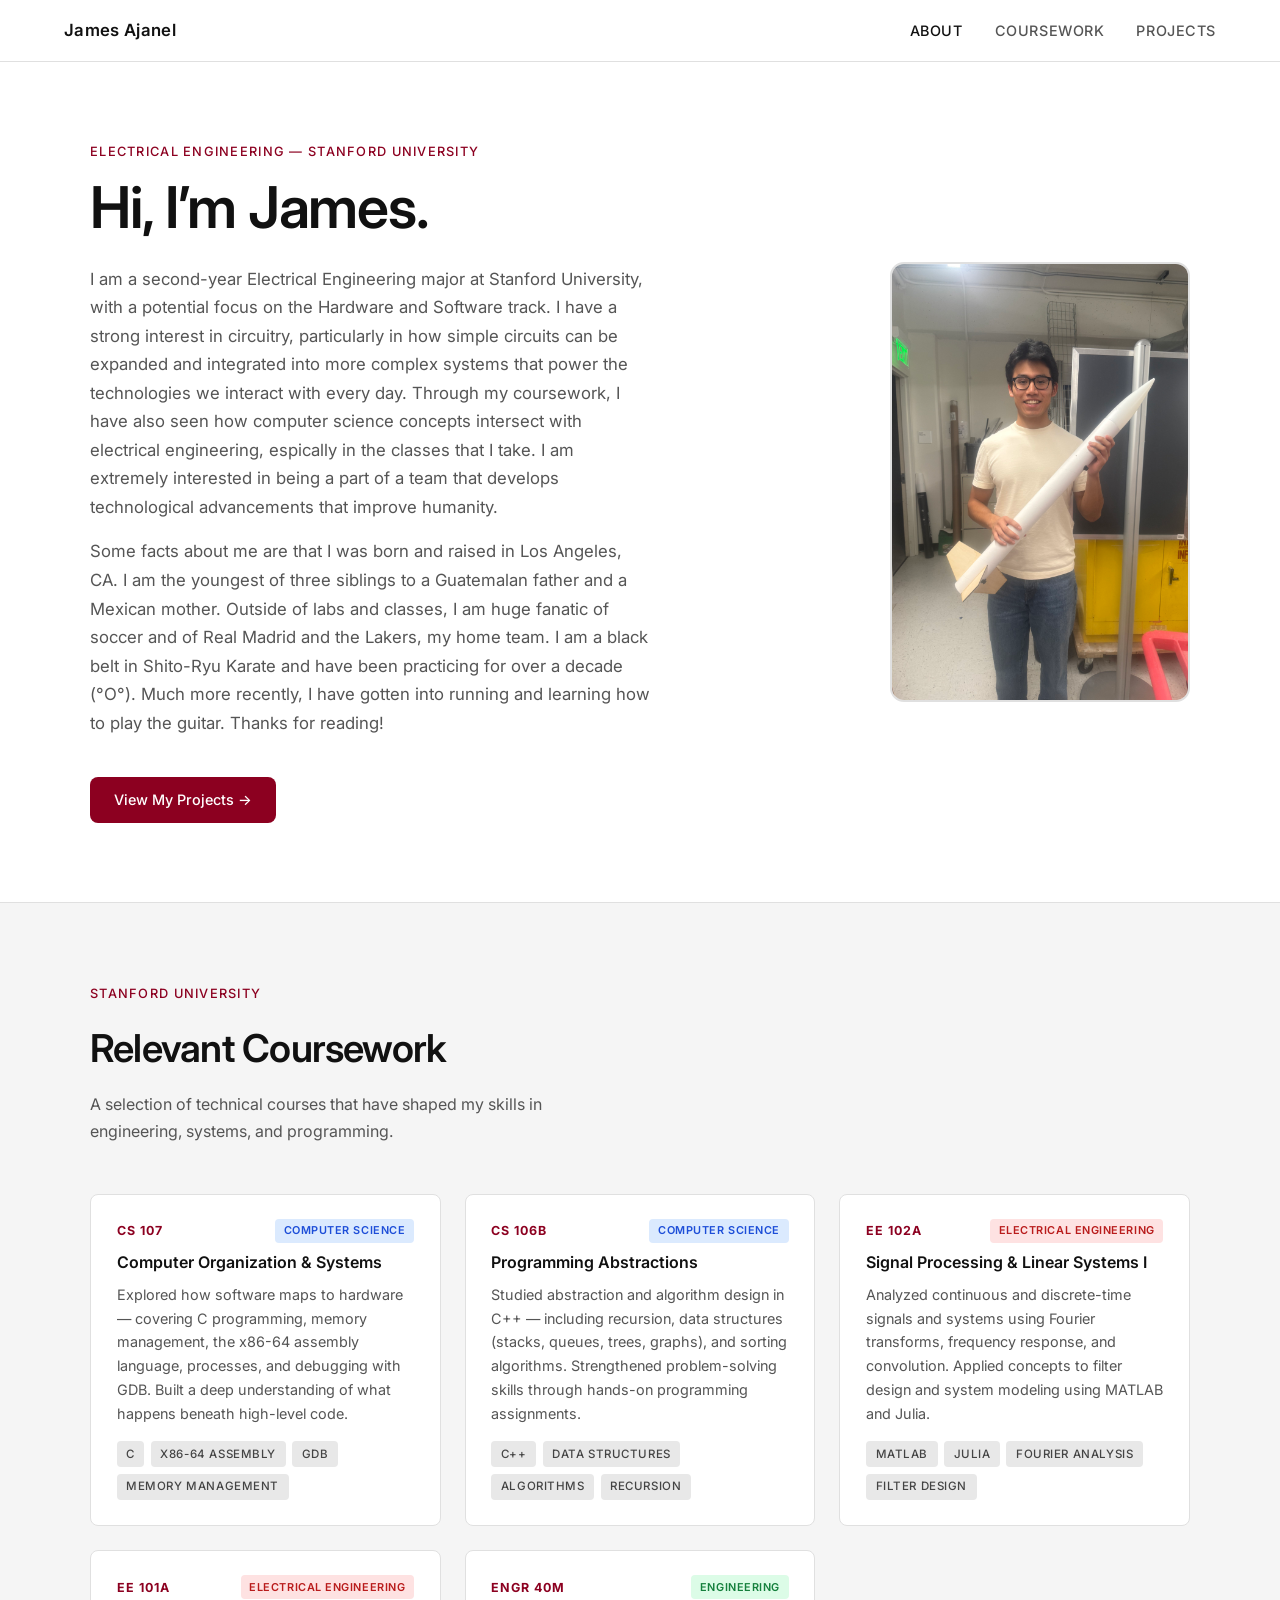
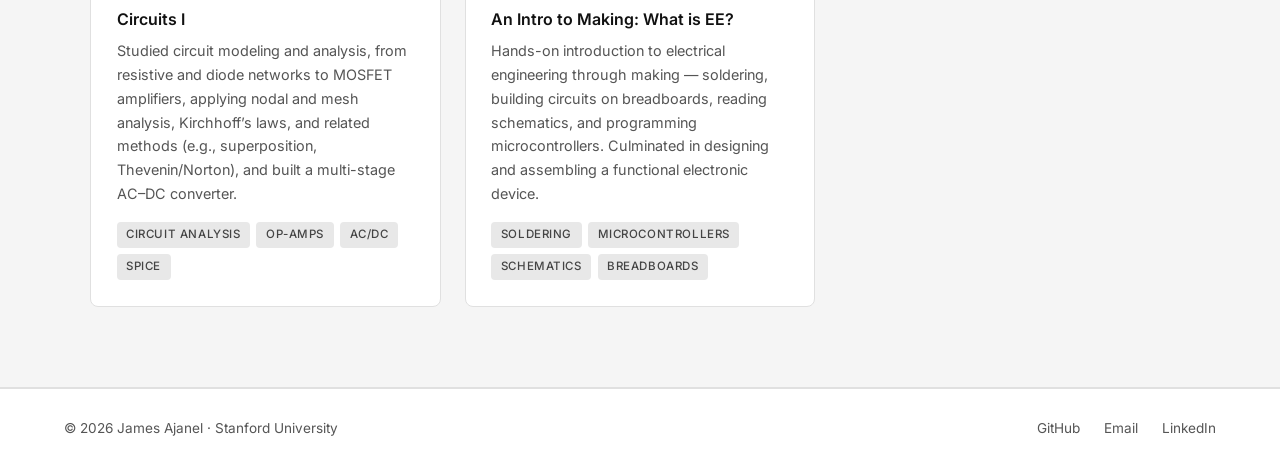
==== index.html @ 525d35bf "Update memory tag to 'Memory Management'" ====
<!DOCTYPE html>
<html lang="en">
<head>
  <meta charset="UTF-8" />
  <meta name="viewport" content="width=device-width, initial-scale=1.0" />
  <title>James Ajanel | EE @ Stanford</title>
  <link rel="stylesheet" href="style.css" />
  <link rel="preconnect" href="https://fonts.googleapis.com" />
  <link href="https://fonts.googleapis.com/css2?family=Inter:wght@300;400;500;600&display=swap" rel="stylesheet" />
</head>
<body>

  <!-- ===== NAV ===== -->
  <nav class="nav">
    <a href="index.html" class="nav-logo">James Ajanel</a>
    <ul class="nav-links">
      <li><a href="index.html" class="active">About</a></li>
      <li><a href="#coursework">Coursework</a></li>
      <li><a href="projects.html">Projects</a></li>
    </ul>
  </nav>

  <!-- ===== HERO ===== -->
  <main class="hero container">

    <div class="hero-text">
      <p class="eyebrow">Electrical Engineering &mdash; Stanford University</p>
      <h1>Hi, I&rsquo;m James.</h1>
      <p class="bio">
        I am a second-year Electrical Engineering major at Stanford University, with a
        potential focus on the Hardware and Software track. I have a strong interest in 
        circuitry, particularly in how simple circuits can be expanded and integrated into 
        more complex systems that power the technologies we interact with every day. Through 
        my coursework, I have also seen how computer science concepts intersect with electrical
        engineering, espically in the classes that I take. I am extremely interested in being a
        part of a team that develops technological advancements that improve humanity. 
      </p>
      <p class="bio">
        Some facts about me are that I was born and raised in Los Angeles, CA. I am the
        youngest of three siblings to a Guatemalan father and a Mexican mother. Outside
        of labs and classes, I am huge fanatic of soccer and of Real Madrid and the Lakers,
        my home team. I am a black belt in Shito-Ryu Karate and have been practicing for over
        a decade (°O°). Much more recently, I have gotten into running and learning how to play
        the guitar. Thanks for reading!
      </p>
      <a href="projects.html" class="btn">View My Projects &rarr;</a>
    </div>

    <div class="hero-photo">
      <img src="assets/james.jpg" alt="James Ajanel" />
    </div>

  </main>

  <!-- ===== COURSEWORK ===== -->
  <section id="coursework" class="coursework-section">
    <div class="container coursework-inner">

      <div class="section-header">
        <p class="eyebrow">Stanford University</p>
        <h2>Relevant Coursework</h2>
        <p class="section-sub">A selection of technical courses that have shaped my skills in engineering, systems, and programming.</p>
      </div>

      <div class="course-grid">

        <!-- ─── CS 107 ─── -->
        <div class="course-card">
          <div class="course-top">
            <span class="course-code">CS 107</span>
            <span class="course-dept cs">Computer Science</span>
          </div>
          <h3 class="course-name">Computer Organization &amp; Systems</h3>
          <p class="course-desc">
            <!-- EDIT THIS DESCRIPTION -->
            Explored how software maps to hardware &mdash; covering C programming, memory management,
            the x86-64 assembly language, processes, and debugging with GDB. Built a deep
            understanding of what happens beneath high-level code.
          </p>
          <div class="course-skills">
            <span class="tag">C</span>
            <span class="tag">x86-64 Assembly</span>
            <span class="tag">GDB</span>
            <span class="tag">Memory Management</span>
          </div>
        </div>

        <!-- ─── CS 106B ─── -->
        <div class="course-card">
          <div class="course-top">
            <span class="course-code">CS 106B</span>
            <span class="course-dept cs">Computer Science</span>
          </div>
          <h3 class="course-name">Programming Abstractions</h3>
          <p class="course-desc">
            <!-- EDIT THIS DESCRIPTION -->
            Studied abstraction and algorithm design in C++ &mdash; including recursion, data structures
            (stacks, queues, trees, graphs), and sorting algorithms. Strengthened problem-solving
            skills through hands-on programming assignments.
          </p>
          <div class="course-skills">
            <span class="tag">C++</span>
            <span class="tag">Data Structures</span>
            <span class="tag">Algorithms</span>
            <span class="tag">Recursion</span>
          </div>
        </div>

        <!-- ─── EE 102A ─── -->
        <div class="course-card">
          <div class="course-top">
            <span class="course-code">EE 102A</span>
            <span class="course-dept ee">Electrical Engineering</span>
          </div>
          <h3 class="course-name">Signal Processing &amp; Linear Systems I</h3>
          <p class="course-desc">
            <!-- EDIT THIS DESCRIPTION -->
            Analyzed continuous and discrete-time signals and systems using Fourier transforms,
            frequency response, and convolution. Applied concepts to filter design and
            system modeling using MATLAB and Julia.
          </p>
          <div class="course-skills">
            <span class="tag">MATLAB</span>
            <span class="tag">Julia</span>
            <span class="tag">Fourier Analysis</span>
            <span class="tag">Filter Design</span>
          </div>
        </div>

        <!-- ─── EE 101A ─── -->
        <div class="course-card">
          <div class="course-top">
            <span class="course-code">EE 101A</span>
            <span class="course-dept ee">Electrical Engineering</span>
          </div>
          <h3 class="course-name">Circuits I</h3>
          <p class="course-desc">
            <!-- EDIT THIS DESCRIPTION -->
            Studied circuit modeling and analysis, from resistive and diode networks to 
            MOSFET amplifiers, applying nodal and mesh analysis, Kirchhoff’s laws, and
            related methods (e.g., superposition, Thevenin/Norton), and built a 
            multi-stage AC–DC converter.
          </p>
          <div class="course-skills">
            <span class="tag">Circuit Analysis</span>
            <span class="tag">Op-Amps</span>
            <span class="tag">AC/DC</span>
            <span class="tag">SPICE</span>
          </div>
        </div>

        <!-- ─── ENGR 40M ─── -->
        <div class="course-card">
          <div class="course-top">
            <span class="course-code">ENGR 40M</span>
            <span class="course-dept engr">Engineering</span>
          </div>
          <h3 class="course-name">An Intro to Making: What is EE?</h3>
          <p class="course-desc">
            <!-- EDIT THIS DESCRIPTION -->
            Hands-on introduction to electrical engineering through making &mdash; soldering, building
            circuits on breadboards, reading schematics, and programming microcontrollers.
            Culminated in designing and assembling a functional electronic device.
          </p>
          <div class="course-skills">
            <span class="tag">Soldering</span>
            <span class="tag">Microcontrollers</span>
            <span class="tag">Schematics</span>
            <span class="tag">Breadboards</span>
          </div>
        </div>

        <!-- ─── ADD MORE COURSES BELOW ─── -->

      </div>
    </div>
  </section>

  <!-- ===== FOOTER ===== -->
  <footer class="footer">
    <p>&copy; 2026 James Ajanel &middot; Stanford University</p>
    <div class="footer-links">
      <a href="https://github.com/James2035-bill" target="_blank" rel="noopener">GitHub</a>
      <a href="mailto:jamesajanel7@gmail.com">Email</a>
      <a href="https://www.linkedin.com/in/james-ajanel-748917280" target="_blank" rel="noopener">LinkedIn</a>
    </div>
  </footer>

</body>
</html>
---- style.css ----
/* ============================================================
   GLOBAL RESET & TOKENS
   ============================================================ */
*, *::before, *::after { box-sizing: border-box; margin: 0; padding: 0; }

/* ── DARK MODE (default) ── */
:root {
  --bg:        #0f0f0f;
  --surface:   #1a1a1a;
  --surface2:  #222222;
  --border:    #2a2a2a;
  --text:      #e8e8e8;
  --muted:     #888888;
  --accent:    #c8102e;   /* Stanford cardinal red */
  --accent-hl: #e8263e;
  --nav-bg:    rgba(15,15,15,0.88);
  --tag-bg:    #2a2a2a;
  --tag-text:  #888888;
  --cs-bg:     #1a2a3a;  --cs-text:   #60a5fa;
  --ee-bg:     #2a1a1a;  --ee-text:   #f87171;
  --engr-bg:   #1a2a1a;  --engr-text: #4ade80;
  --radius:    8px;
  --max-w:     1100px;
  --font:      'Inter', system-ui, sans-serif;
}

/* ── LIGHT MODE — activates when OS is set to light ── */
@media (prefers-color-scheme: light) {
  :root {
    --bg:        #ffffff;
    --surface:   #f5f5f5;
    --surface2:  #ebebeb;
    --border:    #e0e0e0;
    --text:      #111111;
    --muted:     #555555;
    --accent:    #8c0020;   /* deeper cardinal for light bg readability */
    --accent-hl: #c8102e;
    --nav-bg:    rgba(255,255,255,0.88);
    --tag-bg:    #e8e8e8;
    --tag-text:  #444444;
    --cs-bg:     #dbeafe;  --cs-text:   #1d4ed8;
    --ee-bg:     #fee2e2;  --ee-text:   #b91c1c;
    --engr-bg:   #dcfce7;  --engr-text: #15803d;
  }
}

html { scroll-behavior: smooth; }

body {
  background: var(--bg);
  color: var(--text);
  font-family: var(--font);
  font-size: 16px;
  line-height: 1.7;
  -webkit-font-smoothing: antialiased;
  transition: background 0.25s, color 0.25s;
}

a { color: var(--accent); text-decoration: none; }
a:hover { color: var(--accent-hl); }

.container {
  width: min(var(--max-w), 94%);
  margin-inline: auto;
  padding-block: 4rem;
}

/* ============================================================
   NAV
   ============================================================ */
.nav {
  position: sticky;
  top: 0;
  z-index: 100;
  display: flex;
  align-items: center;
  justify-content: space-between;
  padding: 1rem 5%;
  background: var(--nav-bg);
  backdrop-filter: blur(10px);
  border-bottom: 1px solid var(--border);
}

.nav-logo {
  font-weight: 600;
  font-size: 1.05rem;
  letter-spacing: 0.02em;
  color: var(--text);
}

.nav-links {
  list-style: none;
  display: flex;
  gap: 2rem;
}

.nav-links a {
  color: var(--muted);
  font-size: 0.9rem;
  font-weight: 500;
  letter-spacing: 0.04em;
  text-transform: uppercase;
  transition: color 0.2s;
}

.nav-links a:hover,
.nav-links a.active {
  color: var(--text);
}

/* ============================================================
   HERO (index.html)
   ============================================================ */
.hero {
  display: grid;
  grid-template-columns: 1fr auto;
  gap: 4rem;
  align-items: center;
  min-height: calc(100vh - 60px);
}

.eyebrow {
  font-size: 0.8rem;
  font-weight: 500;
  letter-spacing: 0.1em;
  text-transform: uppercase;
  color: var(--accent);
  margin-bottom: 0.75rem;
}

.hero-text h1 {
  font-size: clamp(2.4rem, 5vw, 3.6rem);
  font-weight: 600;
  line-height: 1.15;
  margin-bottom: 1.5rem;
  letter-spacing: -0.02em;
}

.bio {
  color: var(--muted);
  max-width: 560px;
  margin-bottom: 1rem;
  font-size: 1.05rem;
}

/* ── Shared button ── */
.btn {
  display: inline-block;
  margin-top: 1.5rem;
  padding: 0.65rem 1.5rem;
  background: var(--accent);
  color: #fff;
  font-weight: 500;
  font-size: 0.9rem;
  border-radius: var(--radius);
  transition: background 0.2s, transform 0.15s;
}
.btn:hover { background: var(--accent-hl); transform: translateY(-1px); color: #fff; }

.btn-sm {
  padding: 0.5rem 1.1rem;
  font-size: 0.85rem;
  margin-top: 1rem;
}

/* ── Hero photo — vertical rectangle ── */
.hero-photo {
  width: 300px;
  height: 440px;
  border-radius: 14px;
  border: 2px solid var(--border);
  overflow: hidden;
  flex-shrink: 0;
}

.hero-photo img {
  width: 100%;
  height: 100%;
  object-fit: cover;
  object-position: center top;
}

.photo-placeholder {
  width: 100%;
  height: 100%;
  display: flex;
  align-items: center;
  justify-content: center;
  background: var(--surface);
  color: var(--muted);
  font-size: 0.85rem;
  text-align: center;
  padding: 1rem;
}

/* ============================================================
   COURSEWORK SECTION
   ============================================================ */
.coursework-section {
  background: var(--surface);
  border-top: 1px solid var(--border);
  border-bottom: 1px solid var(--border);
}

.coursework-inner {
  padding-block: 5rem;
}

.section-header {
  margin-bottom: 3rem;
}

.section-header h2 {
  font-size: clamp(1.8rem, 4vw, 2.4rem);
  font-weight: 600;
  letter-spacing: -0.02em;
  margin-bottom: 0.6rem;
  margin-top: 0.4rem;
}

.section-sub {
  color: var(--muted);
  max-width: 520px;
  font-size: 1rem;
}

/* ── Course grid ── */
.course-grid {
  display: grid;
  grid-template-columns: repeat(auto-fill, minmax(300px, 1fr));
  gap: 1.5rem;
}

.course-card {
  background: var(--bg);
  border: 1px solid var(--border);
  border-radius: var(--radius);
  padding: 1.5rem 1.6rem 1.6rem;
  display: flex;
  flex-direction: column;
  gap: 0.6rem;
  transition: border-color 0.2s, transform 0.2s;
}

.course-card:hover {
  border-color: var(--accent);
  transform: translateY(-2px);
}

.course-top {
  display: flex;
  align-items: center;
  justify-content: space-between;
  gap: 0.5rem;
  flex-wrap: wrap;
}

.course-code {
  font-size: 0.78rem;
  font-weight: 700;
  letter-spacing: 0.08em;
  text-transform: uppercase;
  color: var(--accent);
}

/* Department badge colours */
.course-dept {
  font-size: 0.68rem;
  font-weight: 600;
  letter-spacing: 0.05em;
  text-transform: uppercase;
  padding: 0.18rem 0.55rem;
  border-radius: 4px;
}

.course-dept.cs   { background: var(--cs-bg);   color: var(--cs-text); }
.course-dept.ee   { background: var(--ee-bg);   color: var(--ee-text); }
.course-dept.engr { background: var(--engr-bg); color: var(--engr-text); }

.course-name {
  font-size: 1rem;
  font-weight: 600;
  color: var(--text);
  line-height: 1.3;
}

.course-desc {
  color: var(--muted);
  font-size: 0.9rem;
  line-height: 1.65;
  flex: 1;
}

.course-skills {
  display: flex;
  flex-wrap: wrap;
  gap: 0.4rem;
  margin-top: 0.4rem;
}

/* ============================================================
   PAGE HEADER (projects.html)
   ============================================================ */
.page-header {
  padding-bottom: 0;
}

.page-header h1 {
  font-size: clamp(1.8rem, 4vw, 2.8rem);
  font-weight: 600;
  letter-spacing: -0.02em;
  margin-bottom: 0.6rem;
}

.page-sub {
  color: var(--muted);
  max-width: 560px;
  font-size: 1rem;
}

/* ============================================================
   PROJECT GRID
   ============================================================ */
.projects-grid {
  display: grid;
  grid-template-columns: repeat(auto-fill, minmax(320px, 1fr));
  gap: 1.75rem;
  padding-top: 2.5rem;
}

/* ── Card ── */
.card {
  background: var(--surface);
  border: 1px solid var(--border);
  border-radius: var(--radius);
  overflow: hidden;
  display: flex;
  flex-direction: column;
  transition: border-color 0.2s, transform 0.2s;
}

.card:hover {
  border-color: var(--accent);
  transform: translateY(-3px);
}

.card-img-wrap {
  position: relative;
  width: 100%;
  aspect-ratio: 16/9;
  background: var(--surface2);
  overflow: hidden;
}

.card-img {
  width: 100%;
  height: 100%;
  object-fit: cover;
  display: block;
  opacity: 0.9;
  transition: opacity 0.2s;
}

.card:hover .card-img { opacity: 1; }

.card-tag {
  position: absolute;
  top: 0.75rem;
  left: 0.75rem;
  background: var(--accent);
  color: #fff;
  font-size: 0.7rem;
  font-weight: 600;
  letter-spacing: 0.06em;
  text-transform: uppercase;
  padding: 0.2rem 0.6rem;
  border-radius: 4px;
}

.card-body {
  padding: 1.4rem 1.4rem 1.6rem;
  display: flex;
  flex-direction: column;
  flex: 1;
}

.card-title {
  font-size: 1.15rem;
  font-weight: 600;
  margin-bottom: 0.55rem;
  color: var(--text);
}

.card-desc {
  color: var(--muted);
  font-size: 0.92rem;
  line-height: 1.65;
  flex: 1;
}

.card-meta {
  display: flex;
  flex-wrap: wrap;
  gap: 0.4rem;
  margin-top: 1rem;
}

.tag {
  font-size: 0.72rem;
  font-weight: 500;
  letter-spacing: 0.05em;
  padding: 0.2rem 0.6rem;
  border-radius: 4px;
  background: var(--tag-bg);
  color: var(--tag-text);
  text-transform: uppercase;
}

/* ============================================================
   FOOTER
   ============================================================ */
.footer {
  display: flex;
  align-items: center;
  justify-content: space-between;
  flex-wrap: wrap;
  gap: 0.75rem;
  padding: 1.75rem 5%;
  border-top: 1px solid var(--border);
  color: var(--muted);
  font-size: 0.85rem;
}

.footer-links {
  display: flex;
  gap: 1.5rem;
}

.footer-links a {
  color: var(--muted);
  transition: color 0.2s;
}

.footer-links a:hover { color: var(--text); }

/* ============================================================
   RESPONSIVE
   ============================================================ */
@media (max-width: 700px) {
  .hero {
    grid-template-columns: 1fr;
    text-align: center;
    min-height: auto;
    padding-top: 3rem;
    gap: 2rem;
  }
  .hero-photo {
    width: 180px;
    height: 260px;
    margin-inline: auto;
  }
  .bio { max-width: 100%; }
  .footer { flex-direction: column; text-align: center; }
  .course-grid { grid-template-columns: 1fr; }
}
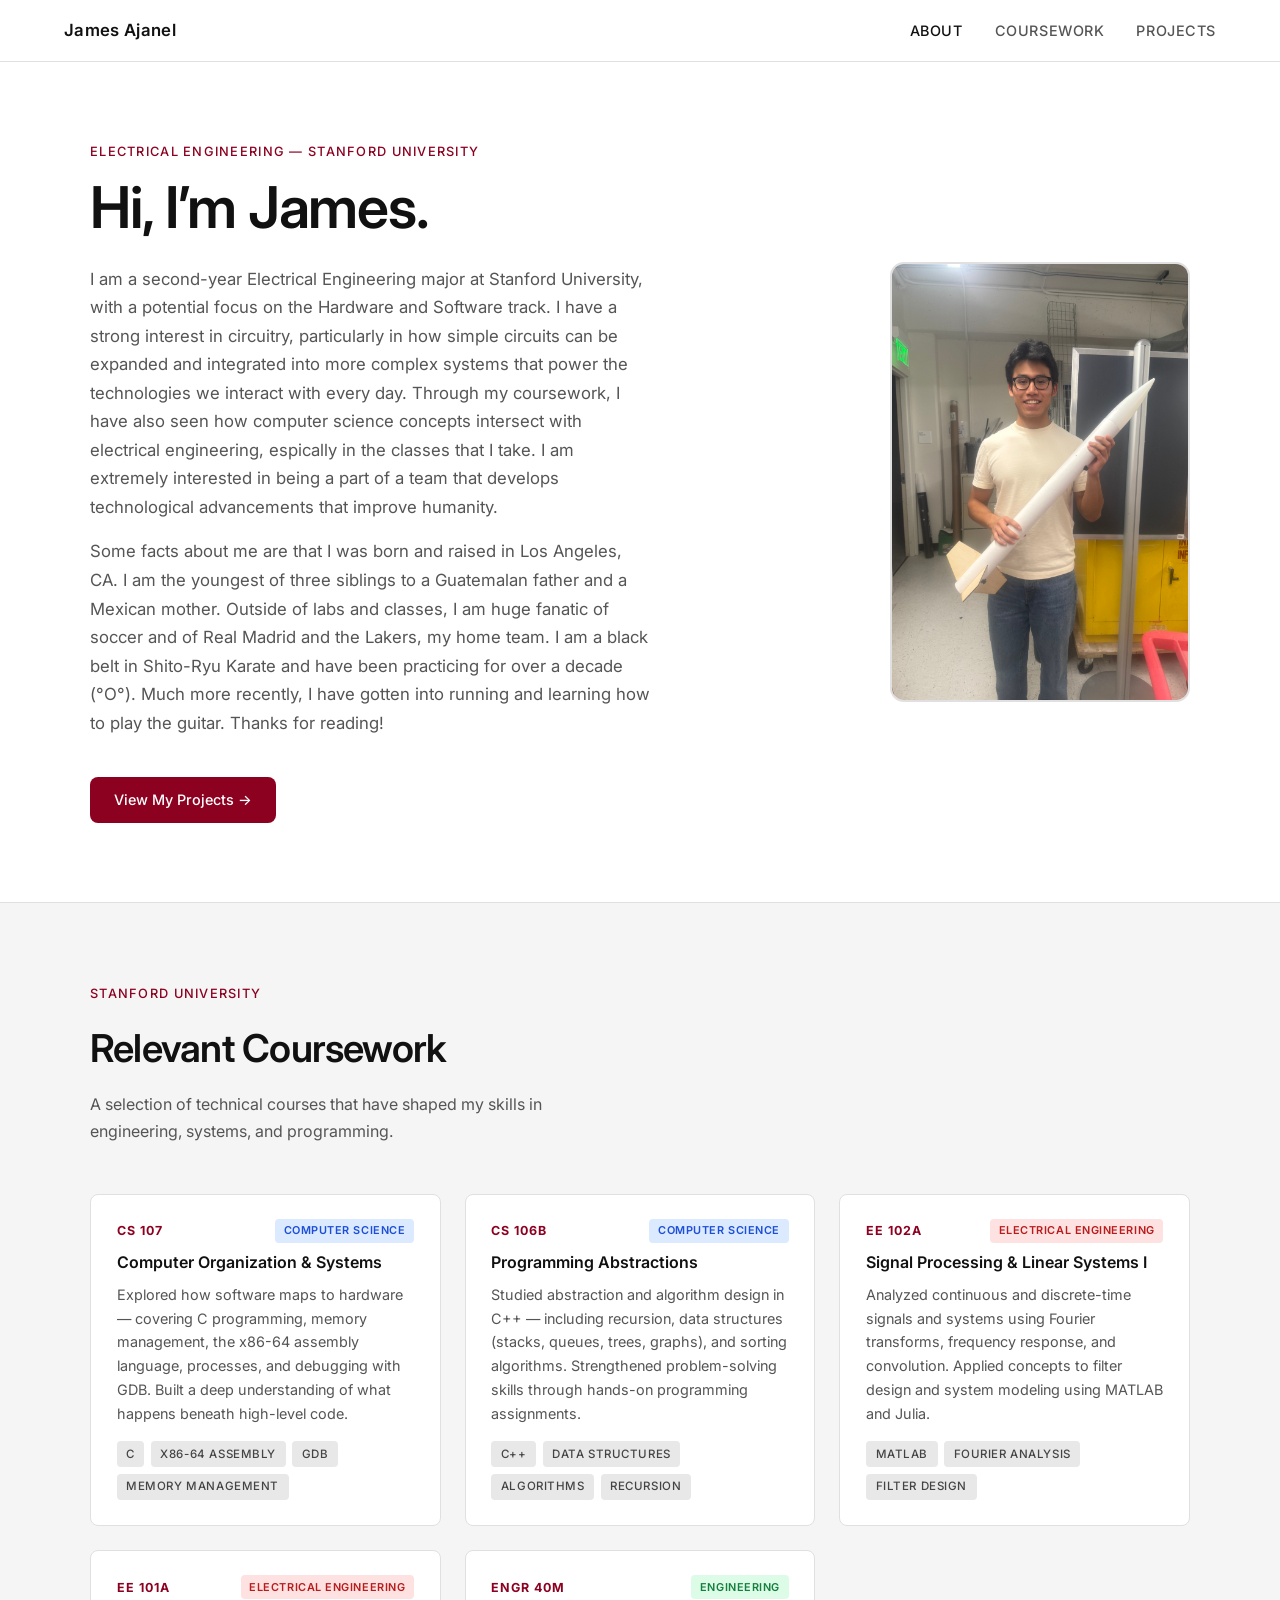
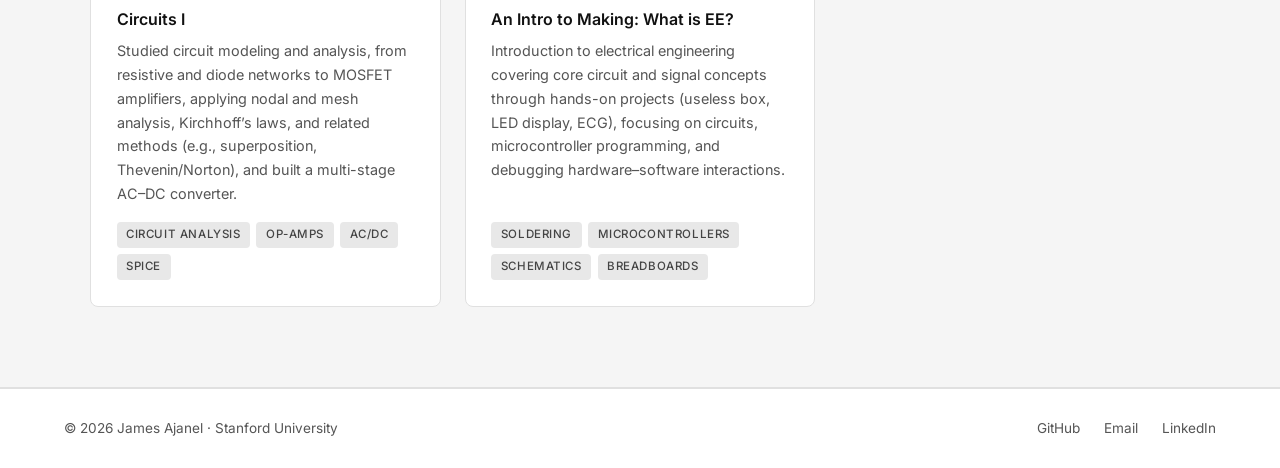
==== commit a22baf54: "Updating ENGR 40M and EE 102A Removed 'Julia' from course skills and updated course description to f" ====
--- a/index.html
+++ b/index.html
@@ -121,7 +121,6 @@
           </p>
           <div class="course-skills">
             <span class="tag">MATLAB</span>
-            <span class="tag">Julia</span>
             <span class="tag">Fourier Analysis</span>
             <span class="tag">Filter Design</span>
           </div>
@@ -158,9 +157,9 @@
           <h3 class="course-name">An Intro to Making: What is EE?</h3>
           <p class="course-desc">
             <!-- EDIT THIS DESCRIPTION -->
-            Hands-on introduction to electrical engineering through making &mdash; soldering, building
-            circuits on breadboards, reading schematics, and programming microcontrollers.
-            Culminated in designing and assembling a functional electronic device.
+           Introduction to electrical engineering covering core circuit and signal concepts
+           through hands-on projects (useless box, LED display, ECG), focusing on circuits,
+           microcontroller programming, and debugging hardware–software interactions.
           </p>
           <div class="course-skills">
             <span class="tag">Soldering</span>
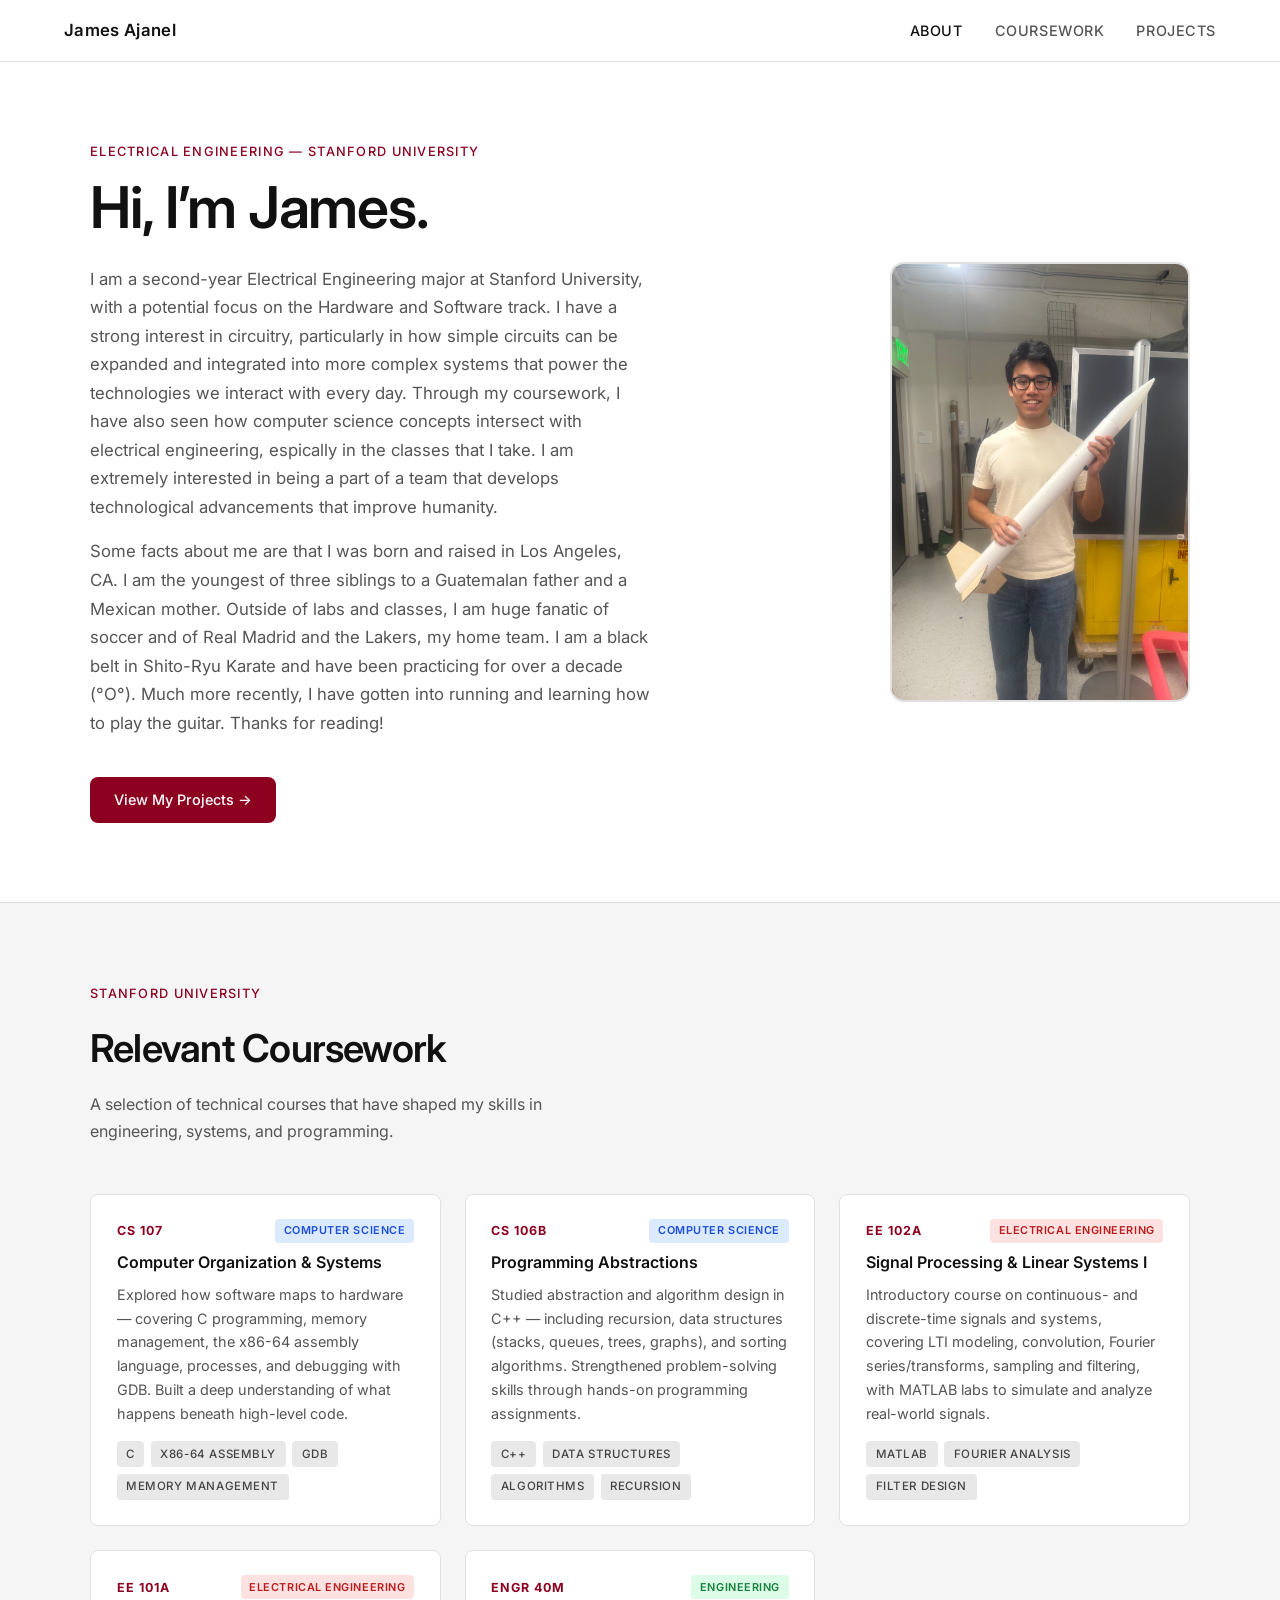
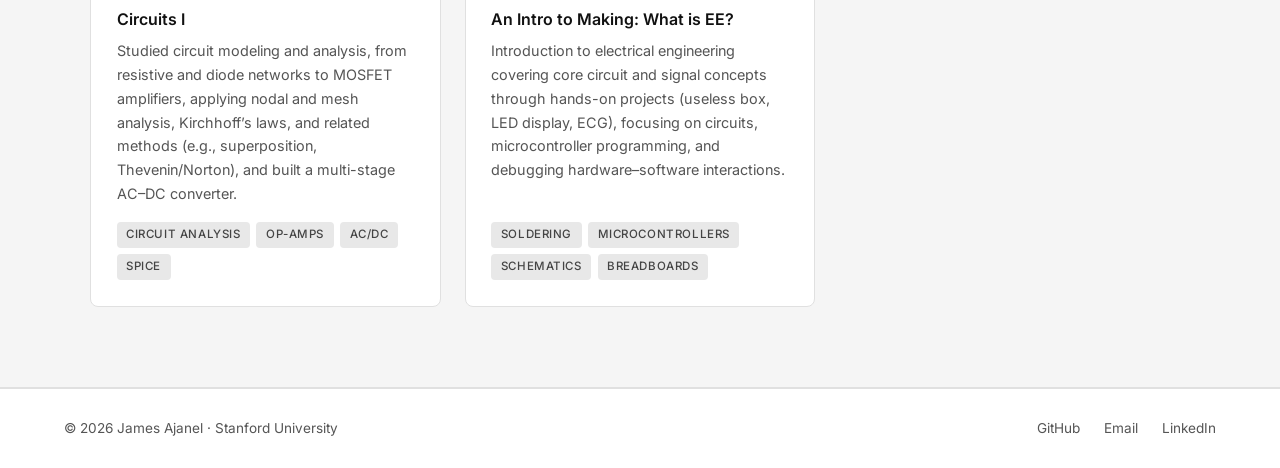
==== commit 1d561891: "Updating EE 102A description Just update the EE 102A description using information from the Stanford" ====
--- a/index.html
+++ b/index.html
@@ -115,9 +115,9 @@
           <h3 class="course-name">Signal Processing &amp; Linear Systems I</h3>
           <p class="course-desc">
             <!-- EDIT THIS DESCRIPTION -->
-            Analyzed continuous and discrete-time signals and systems using Fourier transforms,
-            frequency response, and convolution. Applied concepts to filter design and
-            system modeling using MATLAB and Julia.
+            Introductory course on continuous- and discrete-time signals and systems,
+            covering LTI modeling, convolution, Fourier series/transforms, sampling and
+            filtering, with MATLAB labs to simulate and analyze real-world signals.
           </p>
           <div class="course-skills">
             <span class="tag">MATLAB</span>
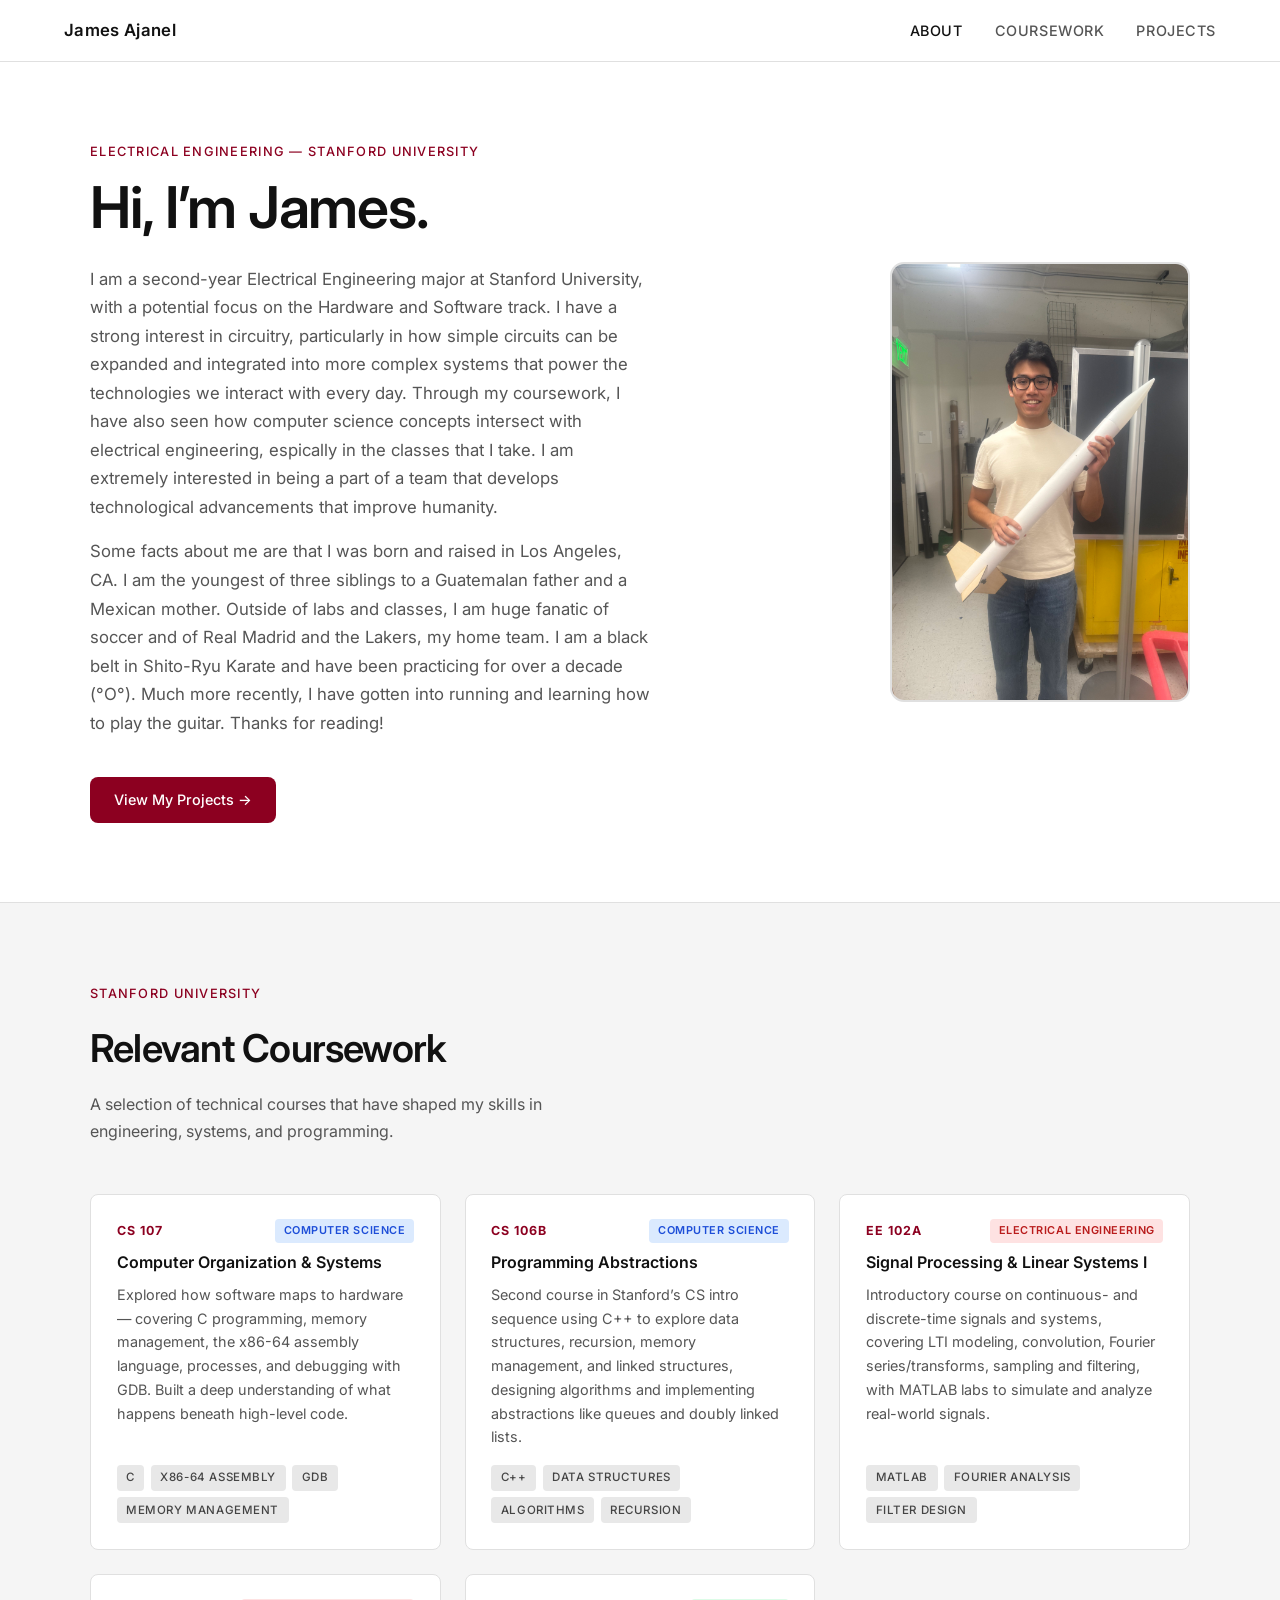
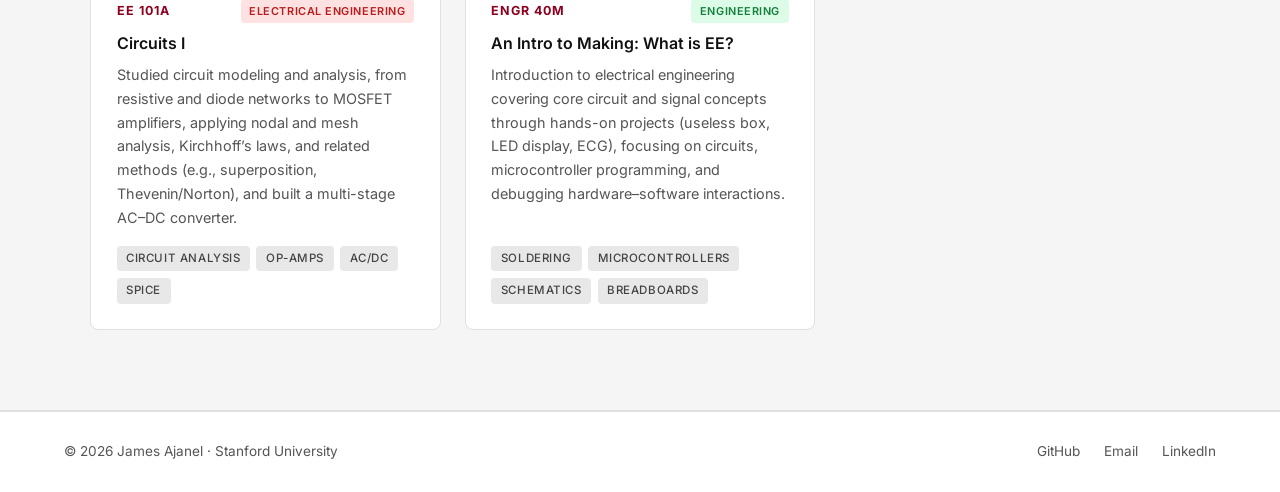
==== commit 17b31a74: "Updating course description of CS106B" ====
--- a/index.html
+++ b/index.html
@@ -94,9 +94,9 @@
           <h3 class="course-name">Programming Abstractions</h3>
           <p class="course-desc">
             <!-- EDIT THIS DESCRIPTION -->
-            Studied abstraction and algorithm design in C++ &mdash; including recursion, data structures
-            (stacks, queues, trees, graphs), and sorting algorithms. Strengthened problem-solving
-            skills through hands-on programming assignments.
+            Second course in Stanford’s CS intro sequence using C++ to explore data
+            structures, recursion, memory management, and linked structures, designing
+            algorithms and implementing abstractions like queues and doubly linked lists.
           </p>
           <div class="course-skills">
             <span class="tag">C++</span>
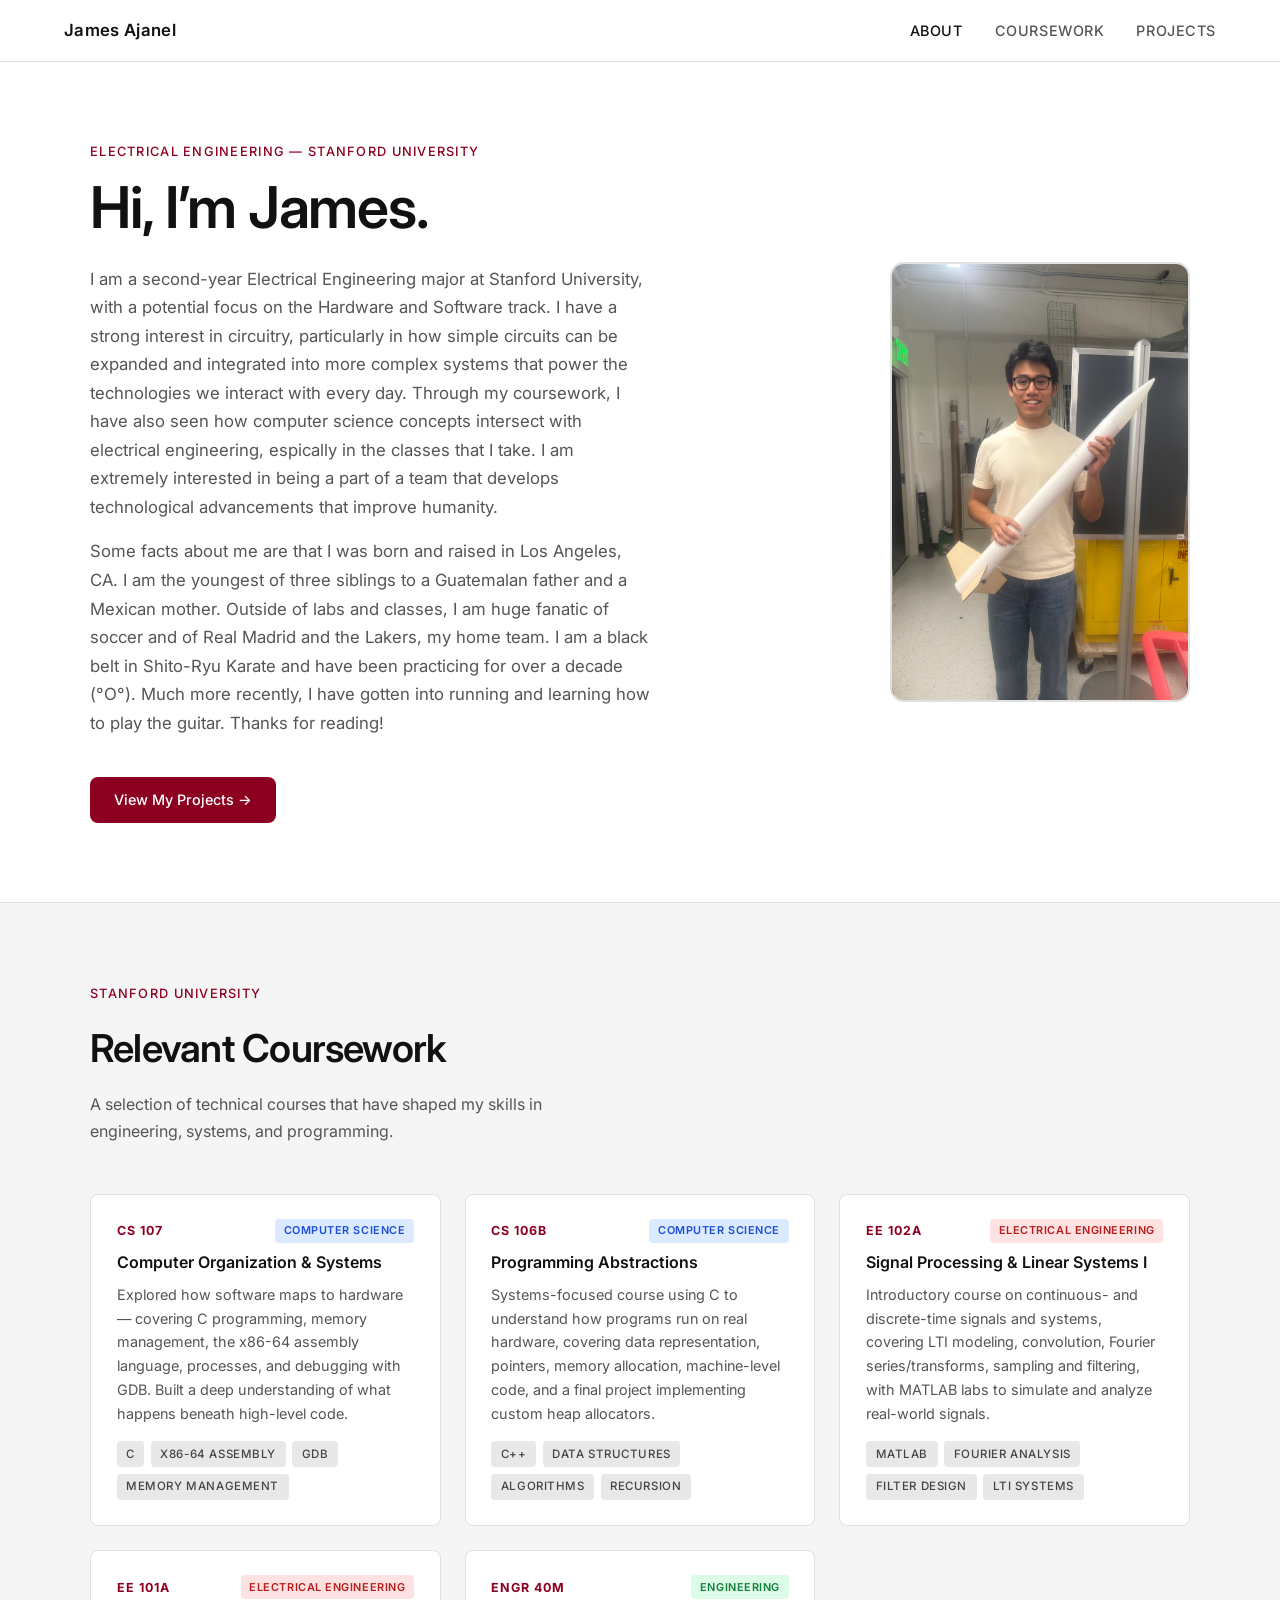
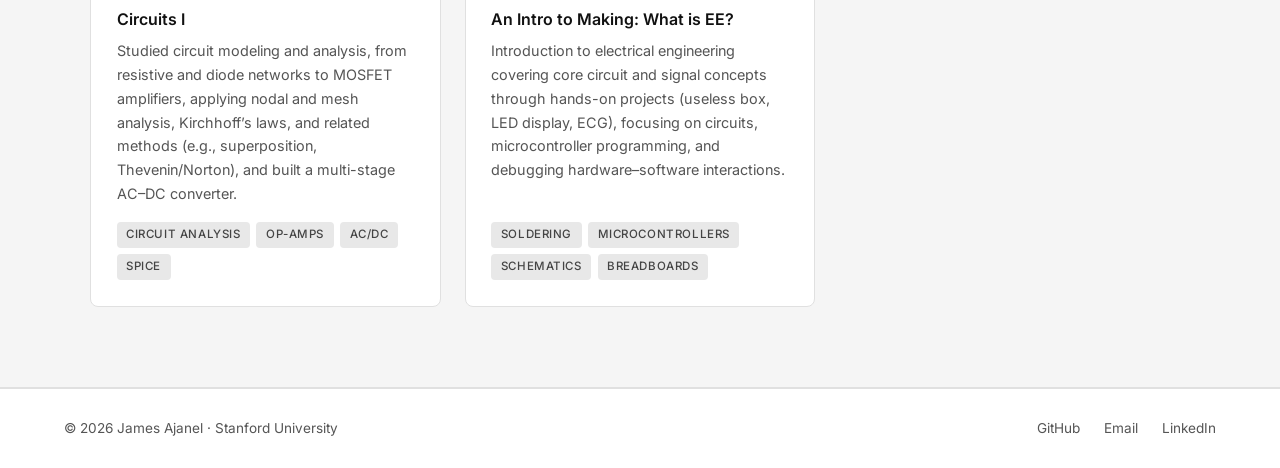
==== commit c248dd18: "Revise course description for Programming Abstractions Updated course description to reflect a syste" ====
--- a/index.html
+++ b/index.html
@@ -94,9 +94,9 @@
           <h3 class="course-name">Programming Abstractions</h3>
           <p class="course-desc">
             <!-- EDIT THIS DESCRIPTION -->
-            Second course in Stanford’s CS intro sequence using C++ to explore data
-            structures, recursion, memory management, and linked structures, designing
-            algorithms and implementing abstractions like queues and doubly linked lists.
+            Systems-focused course using C to understand how programs run on real hardware,
+            covering data representation, pointers, memory allocation, machine-level code, and
+            a final project implementing custom heap allocators.
           </p>
           <div class="course-skills">
             <span class="tag">C++</span>
@@ -123,6 +123,7 @@
             <span class="tag">MATLAB</span>
             <span class="tag">Fourier Analysis</span>
             <span class="tag">Filter Design</span>
+            <span class="tag">LTI Systems</span>
           </div>
         </div>
 
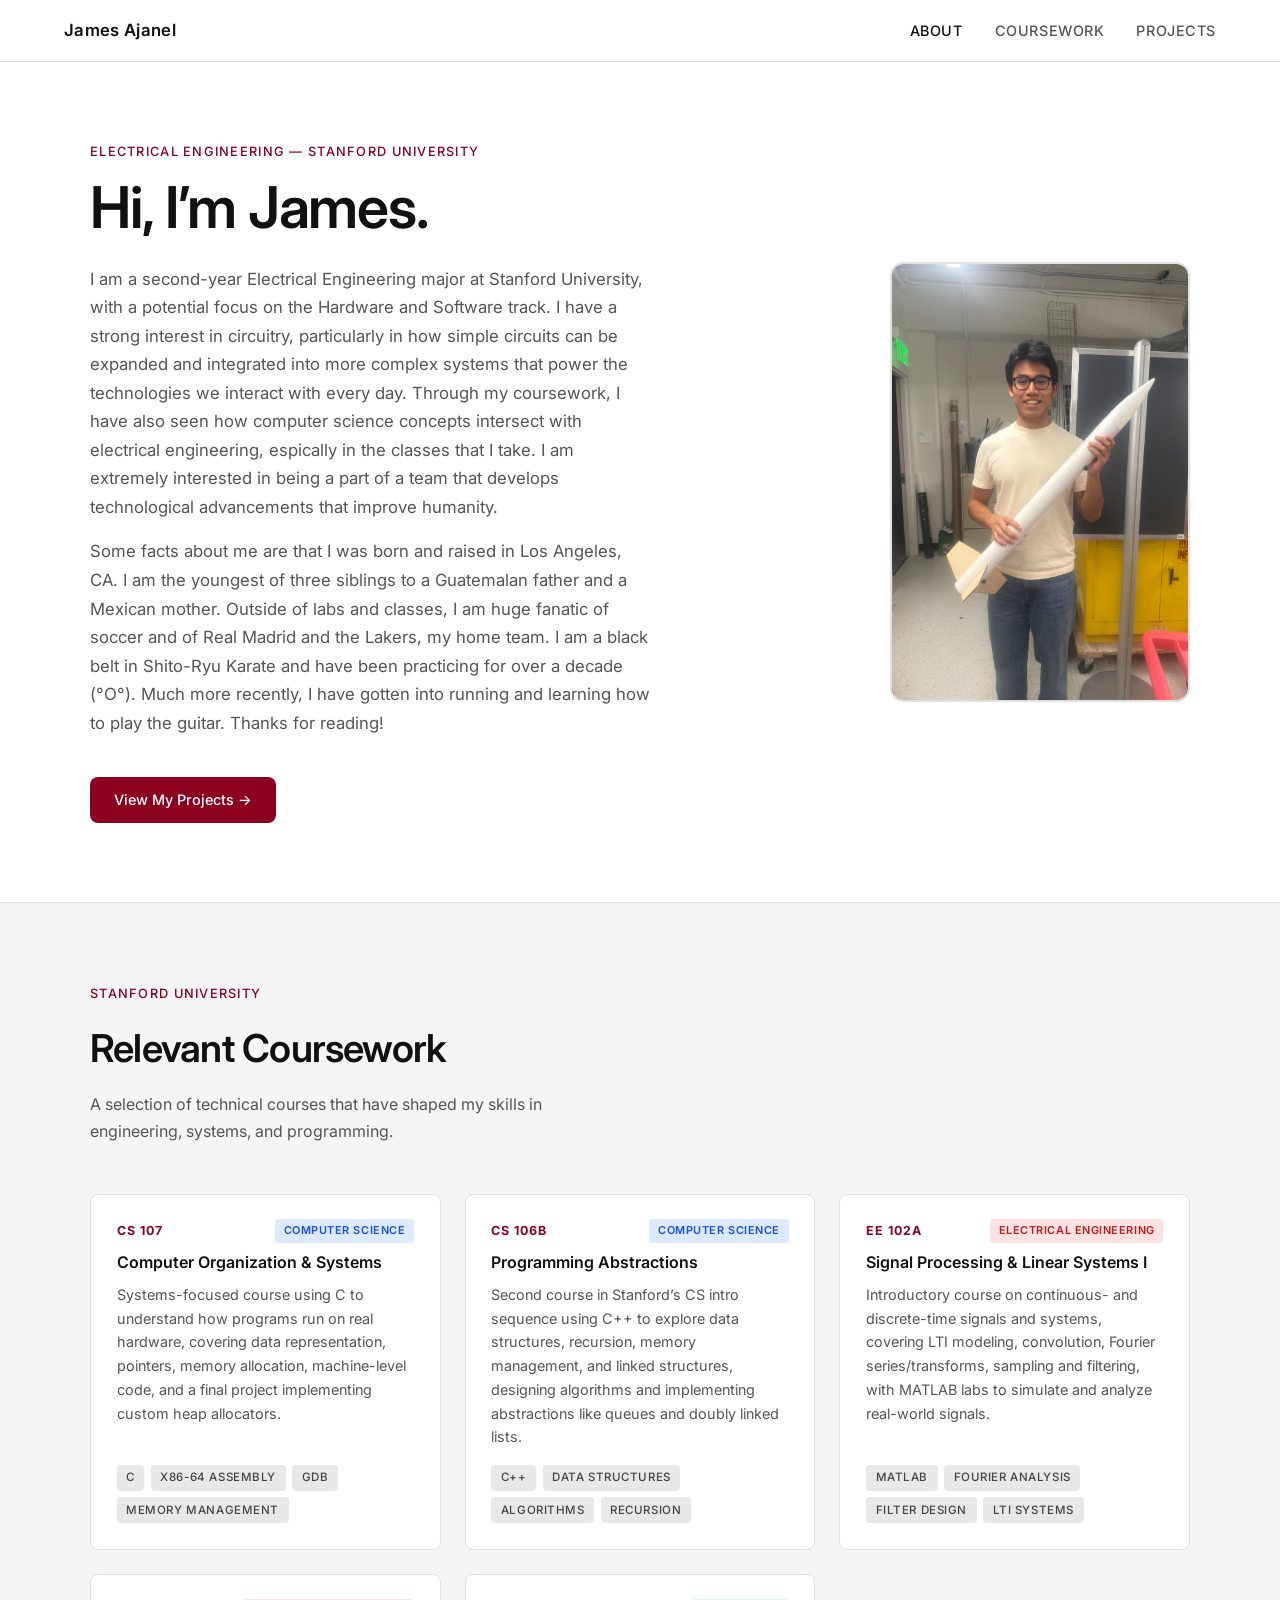
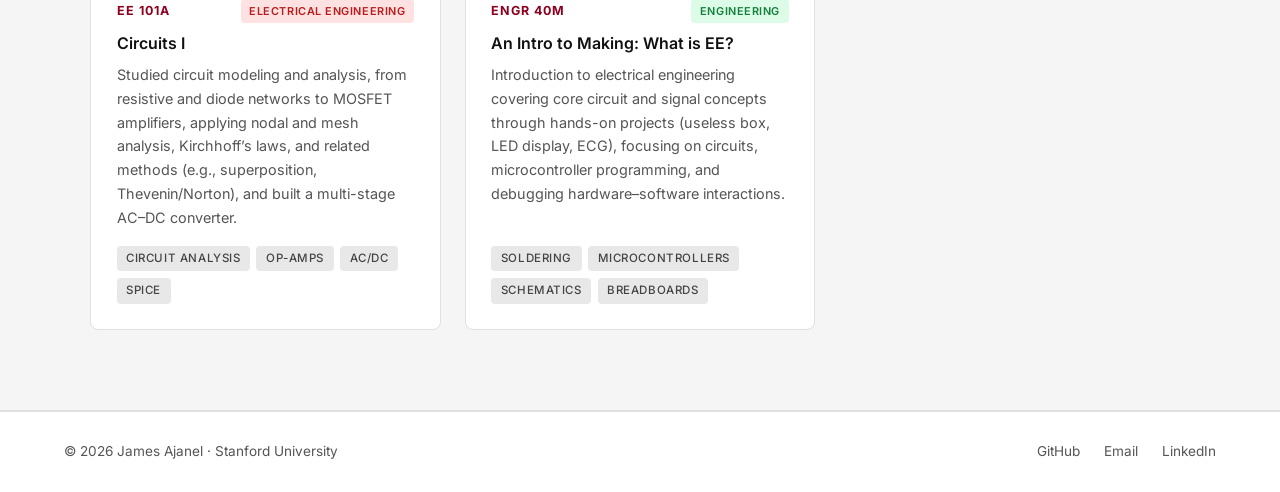
==== commit 7cca6c30: "Update course description Updated course descriptions for Computer Organization & Systems and Progra" ====
--- a/index.html
+++ b/index.html
@@ -73,9 +73,9 @@
           <h3 class="course-name">Computer Organization &amp; Systems</h3>
           <p class="course-desc">
             <!-- EDIT THIS DESCRIPTION -->
-            Explored how software maps to hardware &mdash; covering C programming, memory management,
-            the x86-64 assembly language, processes, and debugging with GDB. Built a deep
-            understanding of what happens beneath high-level code.
+            Systems-focused course using C to understand how programs run on real hardware,
+            covering data representation, pointers, memory allocation, machine-level code, and
+            a final project implementing custom heap allocators.
           </p>
           <div class="course-skills">
             <span class="tag">C</span>
@@ -94,9 +94,10 @@
           <h3 class="course-name">Programming Abstractions</h3>
           <p class="course-desc">
             <!-- EDIT THIS DESCRIPTION -->
-            Systems-focused course using C to understand how programs run on real hardware,
-            covering data representation, pointers, memory allocation, machine-level code, and
-            a final project implementing custom heap allocators.
+            Second course in Stanford’s CS intro sequence using C++ to explore data
+            structures, recursion, memory management, and linked structures, designing
+            algorithms and implementing abstractions like queues and doubly linked lists.
+
           </p>
           <div class="course-skills">
             <span class="tag">C++</span>
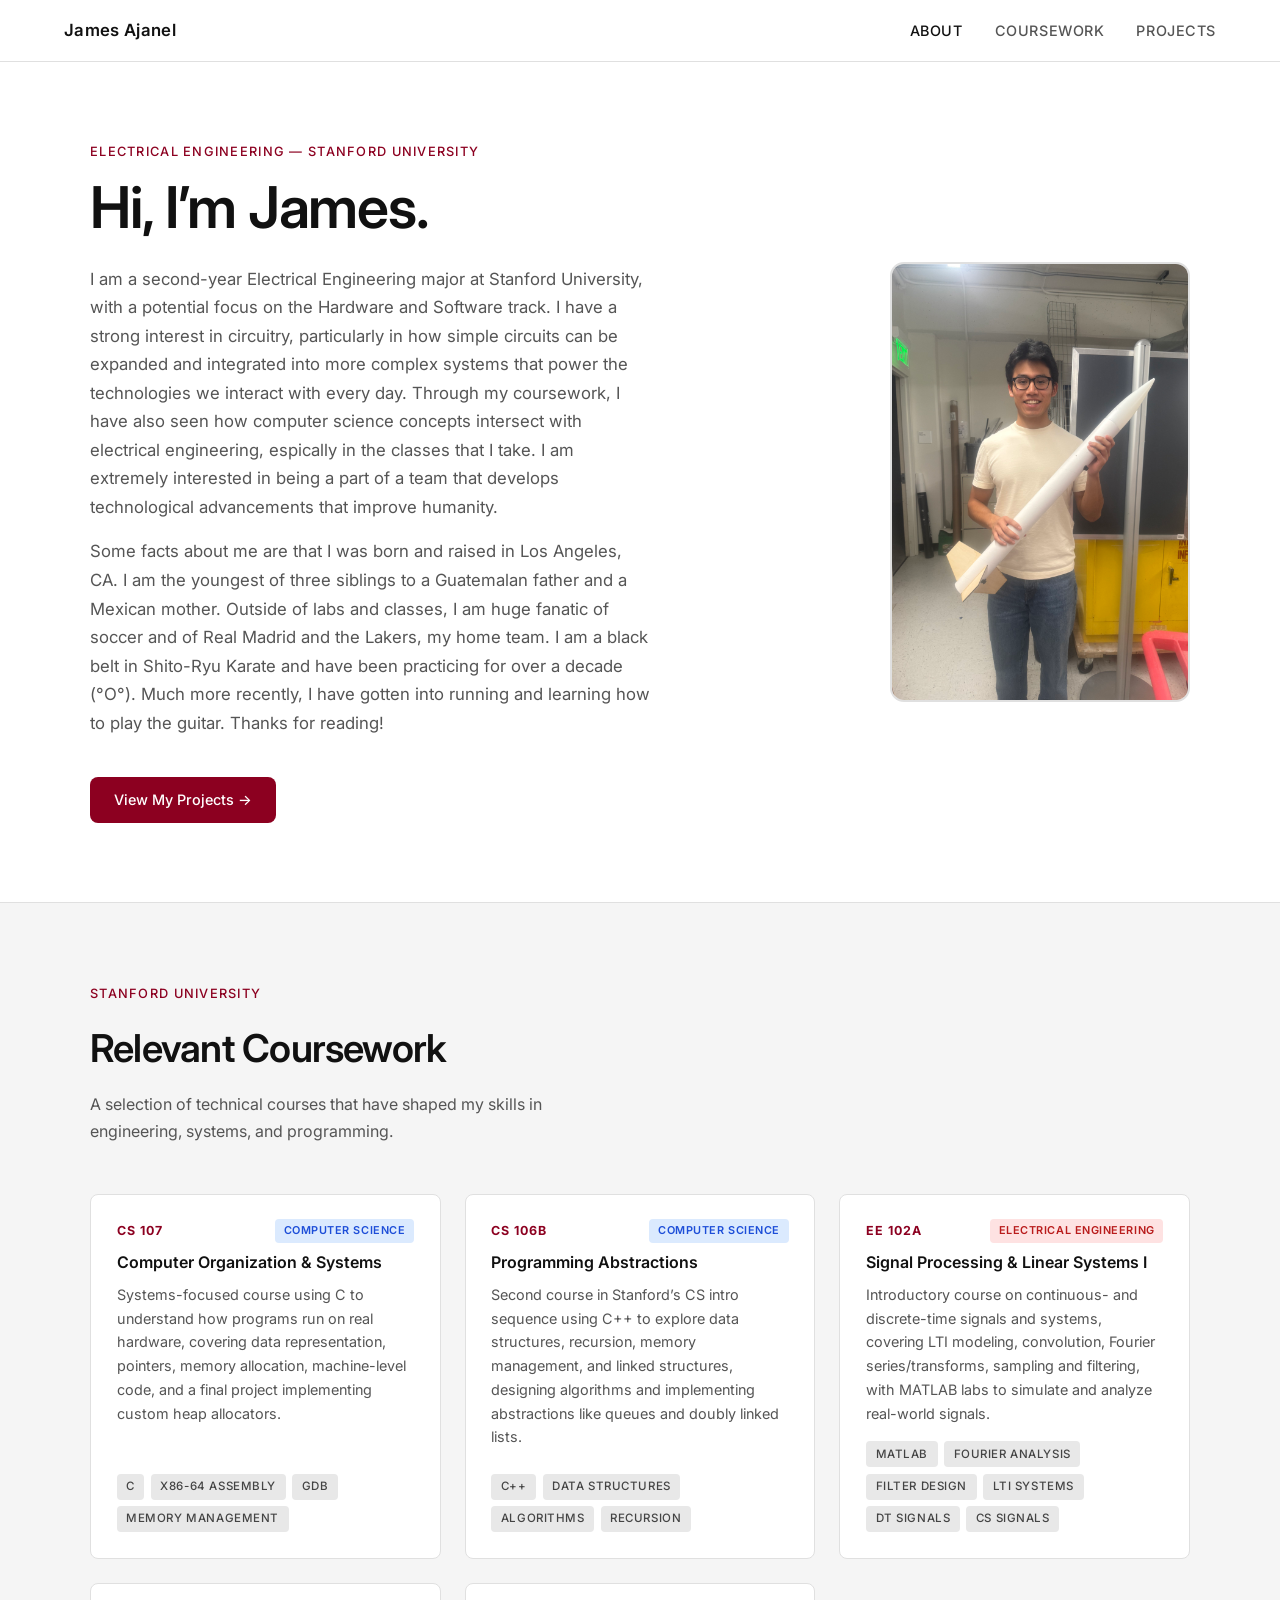
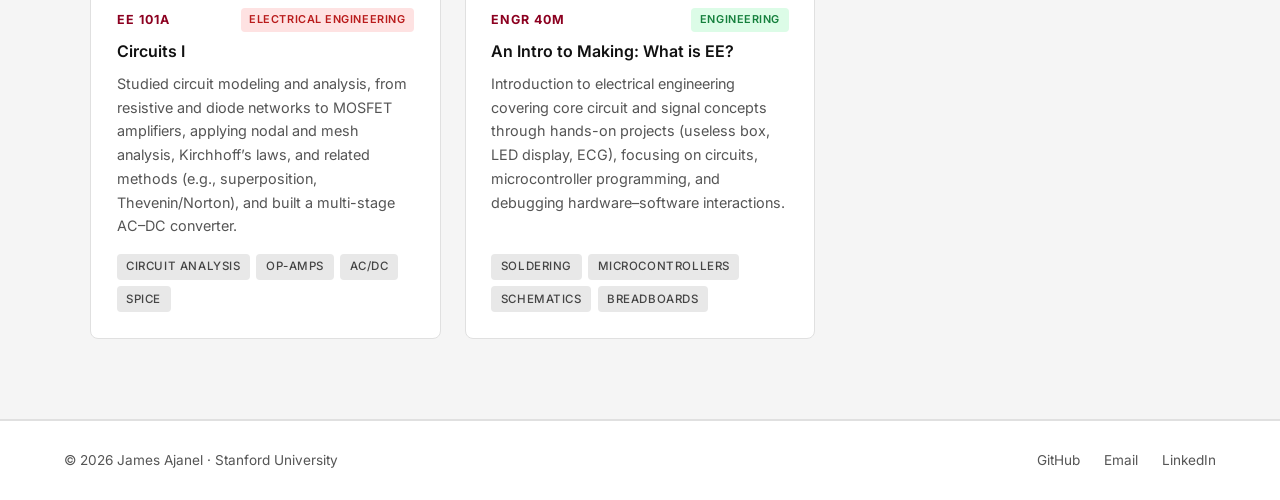
==== commit aa7eb3d9: "Adding tags to EE 102A" ====
--- a/index.html
+++ b/index.html
@@ -125,6 +125,8 @@
             <span class="tag">Fourier Analysis</span>
             <span class="tag">Filter Design</span>
             <span class="tag">LTI Systems</span>
+            <span class="tag">DT Signals</span>
+            <span class="tag">CS Signals</span>
           </div>
         </div>
 
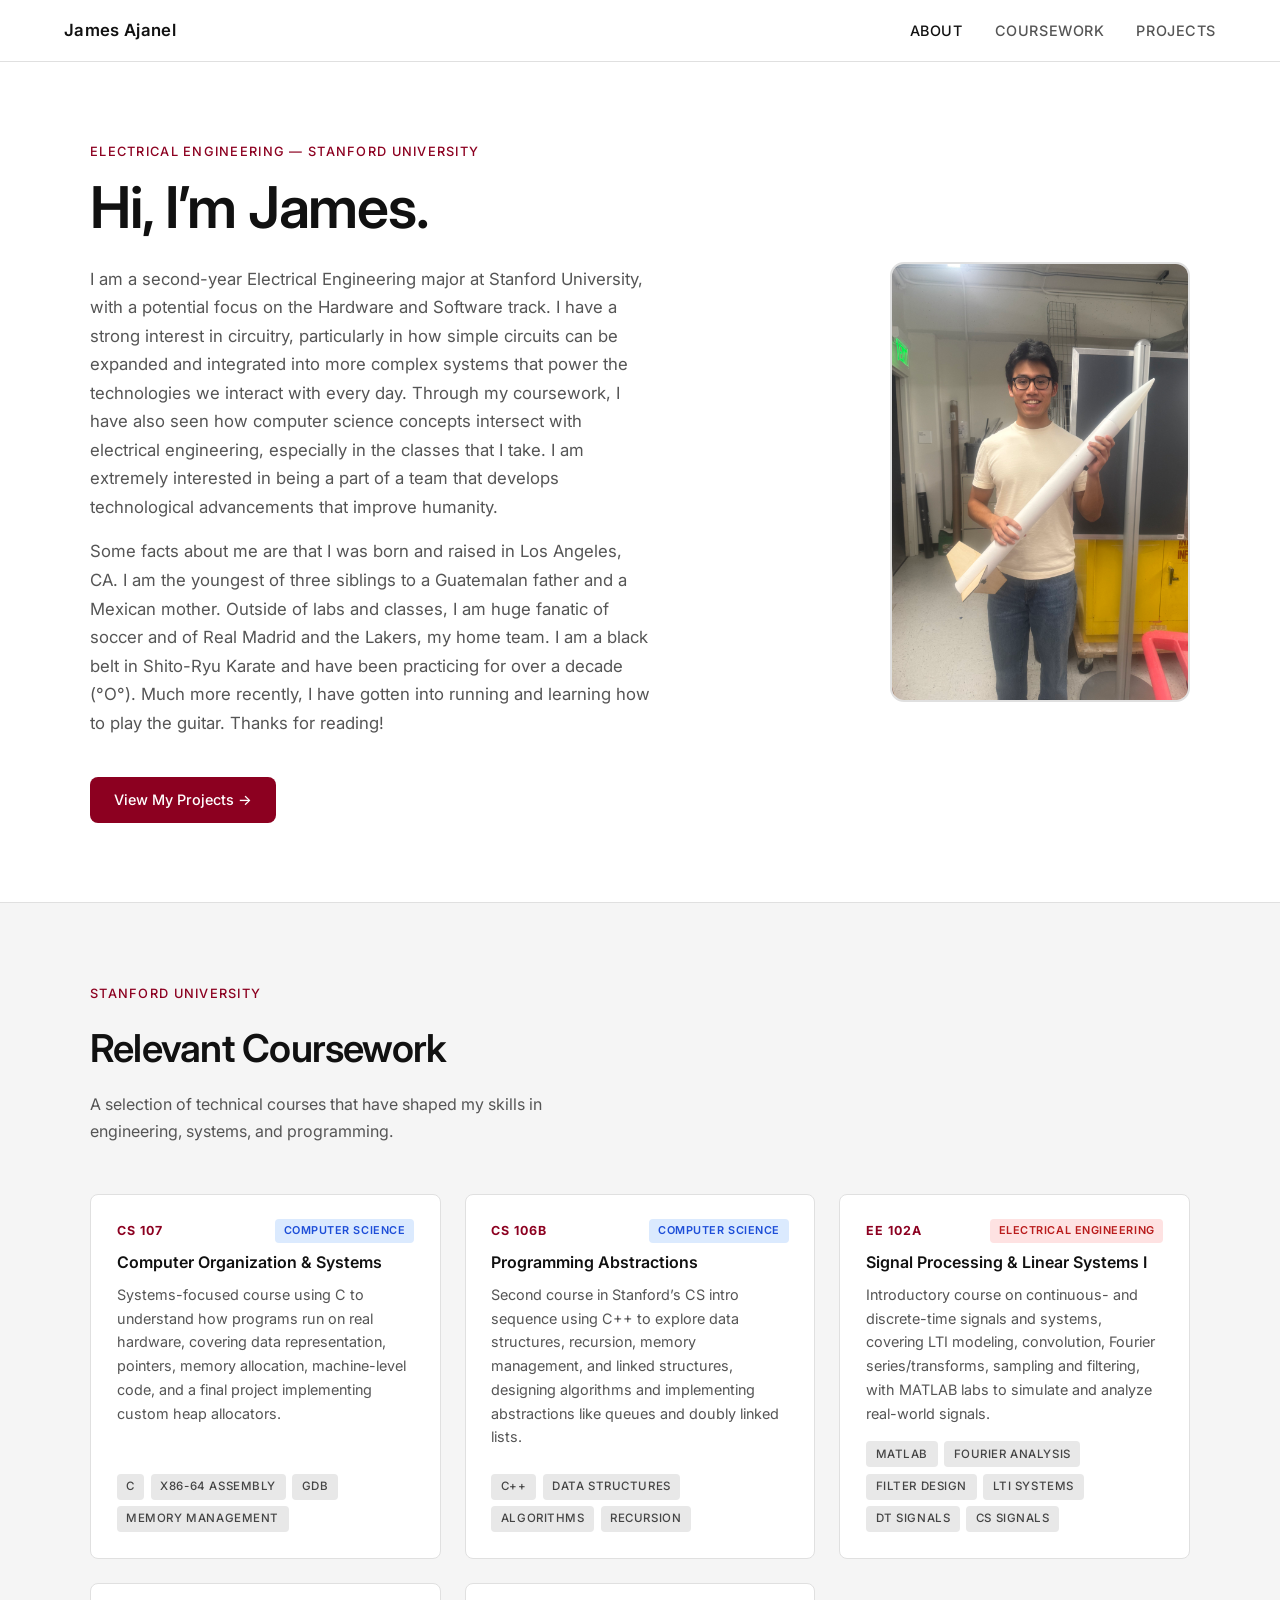
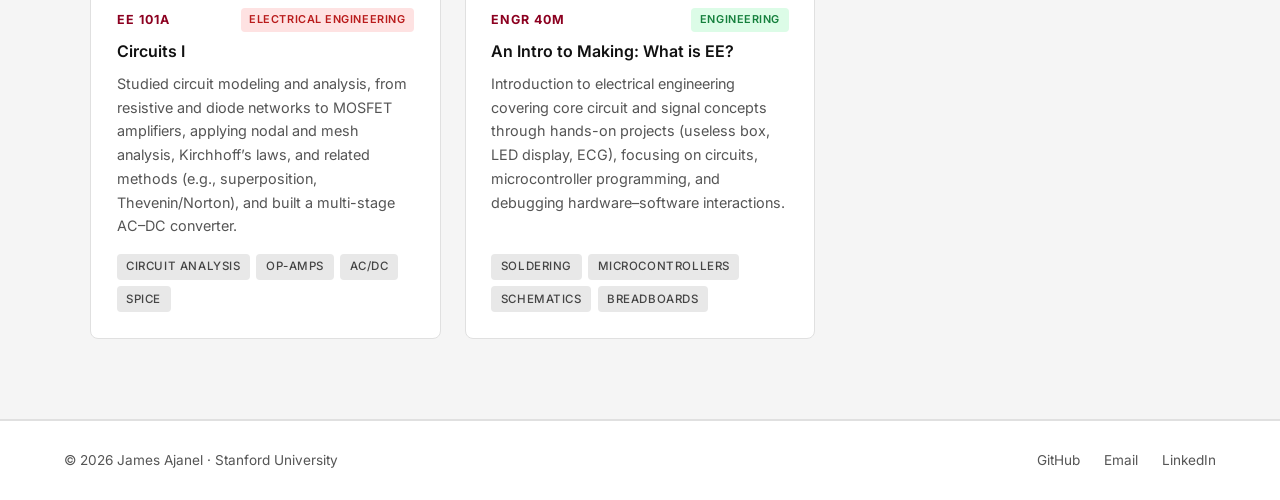
==== commit d511a958: "Correcting spelling and adding images to Project section" ====
--- a/index.html
+++ b/index.html
@@ -32,7 +32,7 @@
         circuitry, particularly in how simple circuits can be expanded and integrated into 
         more complex systems that power the technologies we interact with every day. Through 
         my coursework, I have also seen how computer science concepts intersect with electrical
-        engineering, espically in the classes that I take. I am extremely interested in being a
+        engineering, especially in the classes that I take. I am extremely interested in being a
         part of a team that develops technological advancements that improve humanity. 
       </p>
       <p class="bio">
--- a/style.css
+++ b/style.css
@@ -463,3 +463,57 @@
   .footer { flex-direction: column; text-align: center; }
   .course-grid { grid-template-columns: 1fr; }
 }
+
+/* ============================================================
+   PROJECT DETAIL PAGE
+   ============================================================ */
+.project-page {
+  max-width: 820px;
+  margin: 0 auto;
+  padding-top: 2.5rem;
+}
+
+.project-section {
+  margin-bottom: 3rem;
+}
+
+.project-section h2 {
+  font-size: 1.35rem;
+  font-weight: 600;
+  margin-bottom: 1rem;
+  color: var(--text);
+  letter-spacing: -0.01em;
+}
+
+.project-section p {
+  color: var(--muted);
+  font-size: 0.98rem;
+  line-height: 1.85;
+  margin-bottom: 1rem;
+}
+
+.project-img {
+  width: 100%;
+  max-width: 720px;
+  display: block;
+  margin: 1.5rem auto;
+  border-radius: 12px;
+  border: 1px solid var(--border);
+  background: var(--surface);
+  box-shadow: 0 8px 24px rgba(0, 0, 0, 0.18);
+}
+
+.project-back {
+  display: inline-block;
+  margin-bottom: 1.5rem;
+  color: var(--accent);
+  font-size: 0.92rem;
+  font-weight: 500;
+}
+
+@media (max-width: 700px) {
+  .project-page { padding-top: 1.5rem; }
+  .project-section h2 { font-size: 1.15rem; }
+  .project-section p { font-size: 0.95rem; line-height: 1.75; }
+  .project-img { margin: 1.2rem auto; border-radius: 10px; }
+}
